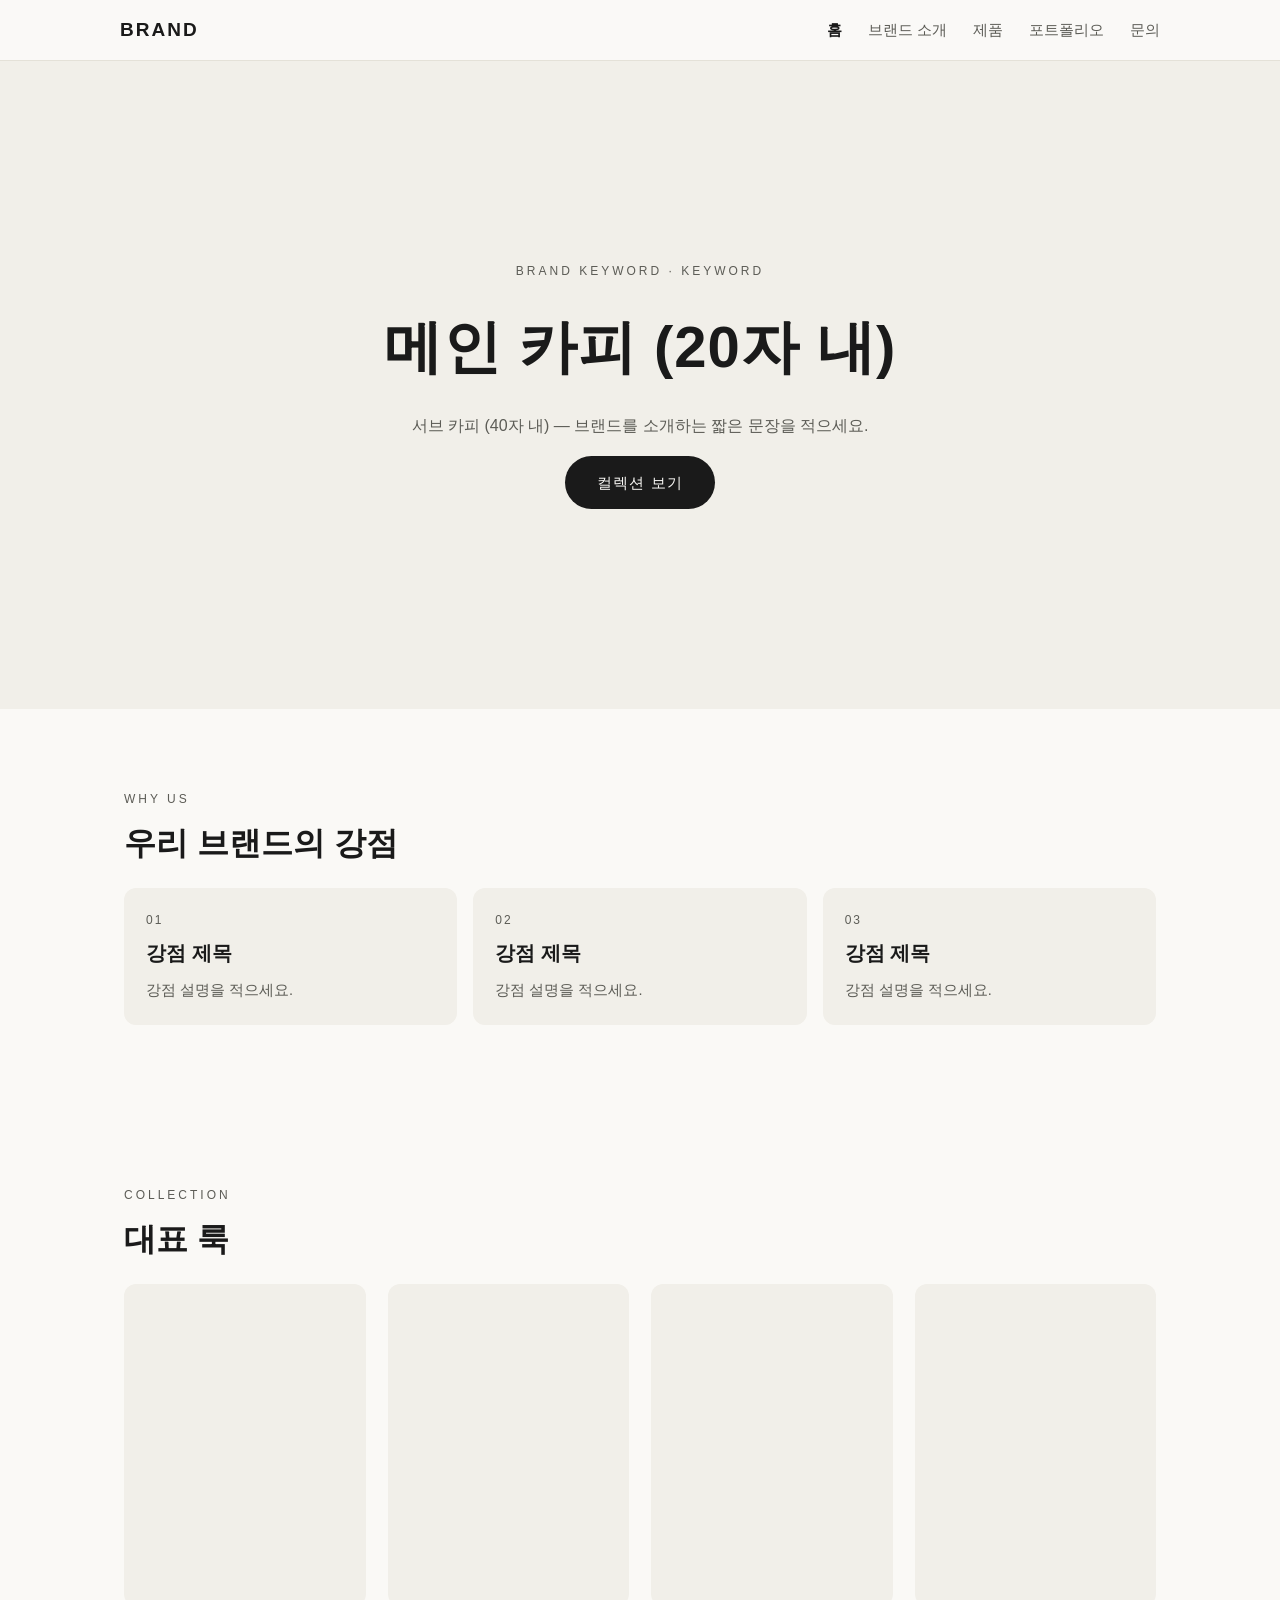
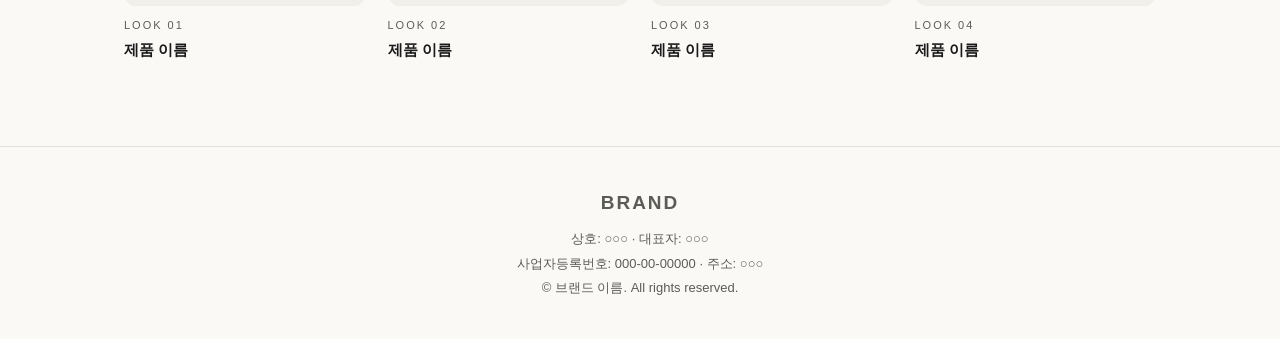
==== index.html @ 85fba4ba "보일러플레이트 강화: 5페이지 구조(작성서 대응) + 디자인 토큰 + OG태그" ====
<!DOCTYPE html>
<html lang="ko">
<head>
  <meta charset="UTF-8" />
  <meta name="viewport" content="width=device-width, initial-scale=1.0" />

  <!-- [작성서 01] 브랜드명으로 바꾸세요 -->
  <title>브랜드 이름</title>
  <!-- [작성서 02] 한 줄 소개 → 검색·공유 미리보기에 나오는 설명 -->
  <meta name="description" content="브랜드 한 줄 소개를 여기에 적으세요." />

  <!-- 카톡/인스타 공유 미리보기 (OG 태그) — 브랜드명·소개·대표이미지로 바꾸세요 -->
  <meta property="og:title" content="브랜드 이름" />
  <meta property="og:description" content="브랜드 한 줄 소개" />
  <meta property="og:image" content="images/og.jpg" />
  <meta property="og:type" content="website" />

  <!-- 탭 아이콘 (images/favicon.png 넣으면 표시됨) -->
  <link rel="icon" href="images/favicon.png" />
  <link rel="stylesheet" href="style.css" />
</head>
<body>

  <!-- ===== 상단 메뉴 (5페이지 공통 — 수정하면 모든 페이지에 똑같이 반영하세요) ===== -->
  <header class="nav">
    <div class="nav-inner">
      <a href="index.html" class="logo">BRAND</a>
      <button class="nav-toggle" aria-label="메뉴 열기">☰</button>
      <nav class="nav-menu">
        <a href="index.html" class="active">홈</a>
        <a href="about.html">브랜드 소개</a>
        <a href="products.html">제품</a>
        <a href="portfolio.html">포트폴리오</a>
        <a href="contact.html">문의</a>
      </nav>
    </div>
  </header>

  <!-- ===== 히어로 [작성서 04 홈: 메인 카피·서브 카피] ===== -->
  <section class="hero">
    <p class="eyebrow">BRAND KEYWORD · KEYWORD</p>
    <h1>메인 카피 (20자 내)</h1>
    <p>서브 카피 (40자 내) — 브랜드를 소개하는 짧은 문장을 적으세요.</p>
    <a href="products.html" class="btn">컬렉션 보기</a>
  </section>

  <!-- ===== 강점 3가지 [작성서 04 홈: 강점3가지] ===== -->
  <section class="section">
    <p class="eyebrow">WHY US</p>
    <h2>우리 브랜드의 강점</h2>
    <div class="features">
      <div class="feature">
        <p class="num">01</p>
        <h3>강점 제목</h3>
        <p>강점 설명을 적으세요.</p>
      </div>
      <div class="feature">
        <p class="num">02</p>
        <h3>강점 제목</h3>
        <p>강점 설명을 적으세요.</p>
      </div>
      <div class="feature">
        <p class="num">03</p>
        <h3>강점 제목</h3>
        <p>강점 설명을 적으세요.</p>
      </div>
    </div>
  </section>

  <!-- ===== 대표 제품 미리보기 (제품 페이지로 연결) ===== -->
  <section class="section">
    <p class="eyebrow">COLLECTION</p>
    <h2>대표 룩</h2>
    <div class="grid">
      <a href="products.html" class="card"><div class="card-img"></div><p class="k">LOOK 01</p><h3>제품 이름</h3></a>
      <a href="products.html" class="card"><div class="card-img"></div><p class="k">LOOK 02</p><h3>제품 이름</h3></a>
      <a href="products.html" class="card"><div class="card-img"></div><p class="k">LOOK 03</p><h3>제품 이름</h3></a>
      <a href="products.html" class="card"><div class="card-img"></div><p class="k">LOOK 04</p><h3>제품 이름</h3></a>
    </div>
  </section>

  <!-- ===== 푸터 (5페이지 공통) [작성서 01: 푸터 표기 정보] ===== -->
  <footer class="footer">
    <p class="logo">BRAND</p>
    <p class="biz">
      상호: ○○○ · 대표자: ○○○<br />
      사업자등록번호: 000-00-00000 · 주소: ○○○
    </p>
    <p>© 브랜드 이름. All rights reserved.</p>
  </footer>

  <script src="script.js"></script>
</body>
</html>
---- style.css ----
/* ==========================================================
   ★ 브랜드 디자인 토큰 — 여기 값만 바꾸면 사이트 전체 톤이 바뀝니다
   (예: RE:STITCH → --bg:#F7F4EE; --ink:#111; --accent:#0E5A5A;)
   ========================================================== */
:root {
  --bg: #faf9f6;        /* 페이지 배경 */
  --surface: #f1efe9;   /* 카드·옅은 배경 */
  --ink: #1a1a1a;       /* 기본 글자색 */
  --ink-soft: #5c5c56;  /* 보조 글자색 */
  --accent: #1a1a1a;    /* 강조색 (버튼·포인트) */
  --line: #e4e1d8;      /* 테두리 선 */

  --font-main: -apple-system, "Apple SD Gothic Neo", "Noto Sans KR", sans-serif;
  --font-display: var(--font-main);  /* 제목용 폰트 (다르게 쓰고 싶으면 변경) */

  --radius: 12px;
  --maxw: 1080px;
}

/* ===== 기본값 (모바일 우선 — 기본이 휴대폰 화면) ===== */
* { margin: 0; padding: 0; box-sizing: border-box; }
html { scroll-behavior: smooth; -webkit-text-size-adjust: 100%; }
body { font-family: var(--font-main); color: var(--ink); background: var(--bg); line-height: 1.7; }
img { max-width: 100%; display: block; }
a { color: inherit; }

/* ===== 상단 메뉴 (모바일: 햄버거) ===== */
.nav { position: sticky; top: 0; z-index: 20; background: color-mix(in srgb, var(--bg) 92%, white); backdrop-filter: blur(8px); border-bottom: 1px solid var(--line); }
.nav-inner { max-width: var(--maxw); margin: 0 auto; padding: 14px 20px; display: flex; align-items: center; justify-content: space-between; position: relative; }
.logo { font-family: var(--font-display); font-weight: 800; letter-spacing: 2px; text-decoration: none; font-size: 19px; }
.nav-toggle { background: none; border: 0; font-size: 26px; line-height: 1; cursor: pointer; color: var(--ink); padding: 4px 8px; }
.nav-menu { display: none; position: absolute; top: 100%; left: 0; right: 0; flex-direction: column; background: var(--bg); border-bottom: 1px solid var(--line); padding: 8px 20px 16px; }
.nav-menu.open { display: flex; }
.nav-menu a { text-decoration: none; color: var(--ink-soft); font-size: 16px; padding: 12px 0; border-top: 1px solid var(--line); }
.nav-menu a.active { color: var(--ink); font-weight: 700; }

/* ===== 히어로 (홈 첫 화면) ===== */
.hero { min-height: 72vh; background: var(--surface); display: flex; flex-direction: column; align-items: center; justify-content: center; text-align: center; padding: 48px 22px; gap: 16px; }
.hero .eyebrow { font-size: 12px; letter-spacing: 3px; color: var(--ink-soft); text-transform: uppercase; }
.hero h1 { font-family: var(--font-display); font-size: clamp(28px, 8vw, 58px); letter-spacing: 1px; }
.hero p { color: var(--ink-soft); max-width: 560px; }
.btn { display: inline-block; background: var(--accent); color: var(--bg); padding: 14px 32px; border-radius: 999px; text-decoration: none; font-size: 15px; letter-spacing: 1px; }
.btn.ghost { background: transparent; color: var(--ink); border: 1px solid var(--ink); }

/* ===== 공통 섹션 ===== */
.section { max-width: var(--maxw); margin: 0 auto; padding: 56px 22px; }
.section .eyebrow { font-size: 12px; letter-spacing: 3px; color: var(--ink-soft); text-transform: uppercase; margin-bottom: 6px; }
.section h2 { font-family: var(--font-display); font-size: clamp(22px, 6vw, 32px); margin-bottom: 18px; }
.section h3 { font-size: clamp(16px, 4.5vw, 20px); margin: 20px 0 8px; }
.lead { font-size: clamp(15px, 4vw, 18px); color: var(--ink-soft); max-width: 640px; }

/* ===== 페이지 머리(서브페이지 상단) ===== */
.page-head { background: var(--surface); text-align: center; padding: 64px 22px 48px; }
.page-head h1 { font-family: var(--font-display); font-size: clamp(26px, 7vw, 44px); }
.page-head p { color: var(--ink-soft); margin-top: 8px; }

/* ===== 강점 3가지 / 특징 ===== */
.features { display: grid; grid-template-columns: 1fr; gap: 16px; }
.feature { background: var(--surface); border-radius: var(--radius); padding: 22px; }
.feature .num { font-size: 12px; letter-spacing: 2px; color: var(--ink-soft); }
.feature h3 { margin: 6px 0 8px; }
.feature p { color: var(--ink-soft); font-size: 14.5px; }

/* ===== 제품(룩) 카드 ===== */
.grid { display: grid; grid-template-columns: repeat(2, 1fr); gap: 14px; }
.card { text-decoration: none; }
.card-img { aspect-ratio: 3/4; background: var(--surface); border-radius: var(--radius); margin-bottom: 10px; overflow: hidden; }
.card-img img { width: 100%; height: 100%; object-fit: cover; }
.card .k { font-size: 11px; letter-spacing: 2px; color: var(--ink-soft); text-transform: uppercase; }
.card h3 { font-size: 15px; margin: 2px 0 4px; }
.card p { font-size: 13px; color: var(--ink-soft); }

/* 제품 상세형(큰 이미지+설명 교차) */
.look { display: grid; grid-template-columns: 1fr; gap: 18px; margin: 36px 0; }
.look-img { aspect-ratio: 3/4; background: var(--surface); border-radius: var(--radius); overflow: hidden; }
.look-img img { width: 100%; height: 100%; object-fit: cover; }
.look .k { font-size: 11px; letter-spacing: 2px; color: var(--ink-soft); text-transform: uppercase; }
.look h3 { font-size: clamp(18px, 5vw, 24px); margin: 4px 0 8px; }
.look p { color: var(--ink-soft); }
.tags { margin-top: 10px; display: flex; flex-wrap: wrap; gap: 6px; }
.tags span { font-size: 11.5px; border: 1px solid var(--line); border-radius: 999px; padding: 4px 10px; color: var(--ink-soft); }

/* ===== 포트폴리오 사례 ===== */
.case { border-top: 1px solid var(--line); padding: 28px 0; }
.case .k { font-size: 12px; letter-spacing: 2px; color: var(--ink-soft); }
.case h3 { margin: 6px 0 8px; }
.case p { color: var(--ink-soft); }

/* ===== 문의 ===== */
.contact-list { display: grid; grid-template-columns: 1fr; gap: 12px; margin-top: 8px; }
.contact-item { background: var(--surface); border-radius: var(--radius); padding: 18px 20px; }
.contact-item .label { font-size: 12px; letter-spacing: 2px; color: var(--ink-soft); text-transform: uppercase; }
.contact-item .value { font-size: 16px; margin-top: 4px; word-break: break-all; }

/* ===== 푸터 (모든 페이지 공통) ===== */
.footer { border-top: 1px solid var(--line); padding: 40px 22px; text-align: center; color: var(--ink-soft); font-size: 13px; }
.footer .biz { margin-top: 8px; line-height: 1.9; }

/* ===== 큰 화면(태블릿/PC) — 720px 이상 ===== */
@media (min-width: 720px) {
  .nav-toggle { display: none; }
  .nav-menu { display: flex; flex-direction: row; position: static; background: none; border: 0; padding: 0; gap: 26px; }
  .nav-menu a { border-top: 0; padding: 0; font-size: 15px; }
  .section { padding: 80px 24px; }
  .features { grid-template-columns: repeat(3, 1fr); }
  .grid { grid-template-columns: repeat(auto-fill, minmax(230px, 1fr)); gap: 22px; }
  .look { grid-template-columns: 1fr 1fr; align-items: center; gap: 40px; }
  .look.reverse .look-img { order: 2; }
  .contact-list { grid-template-columns: repeat(2, 1fr); }
}
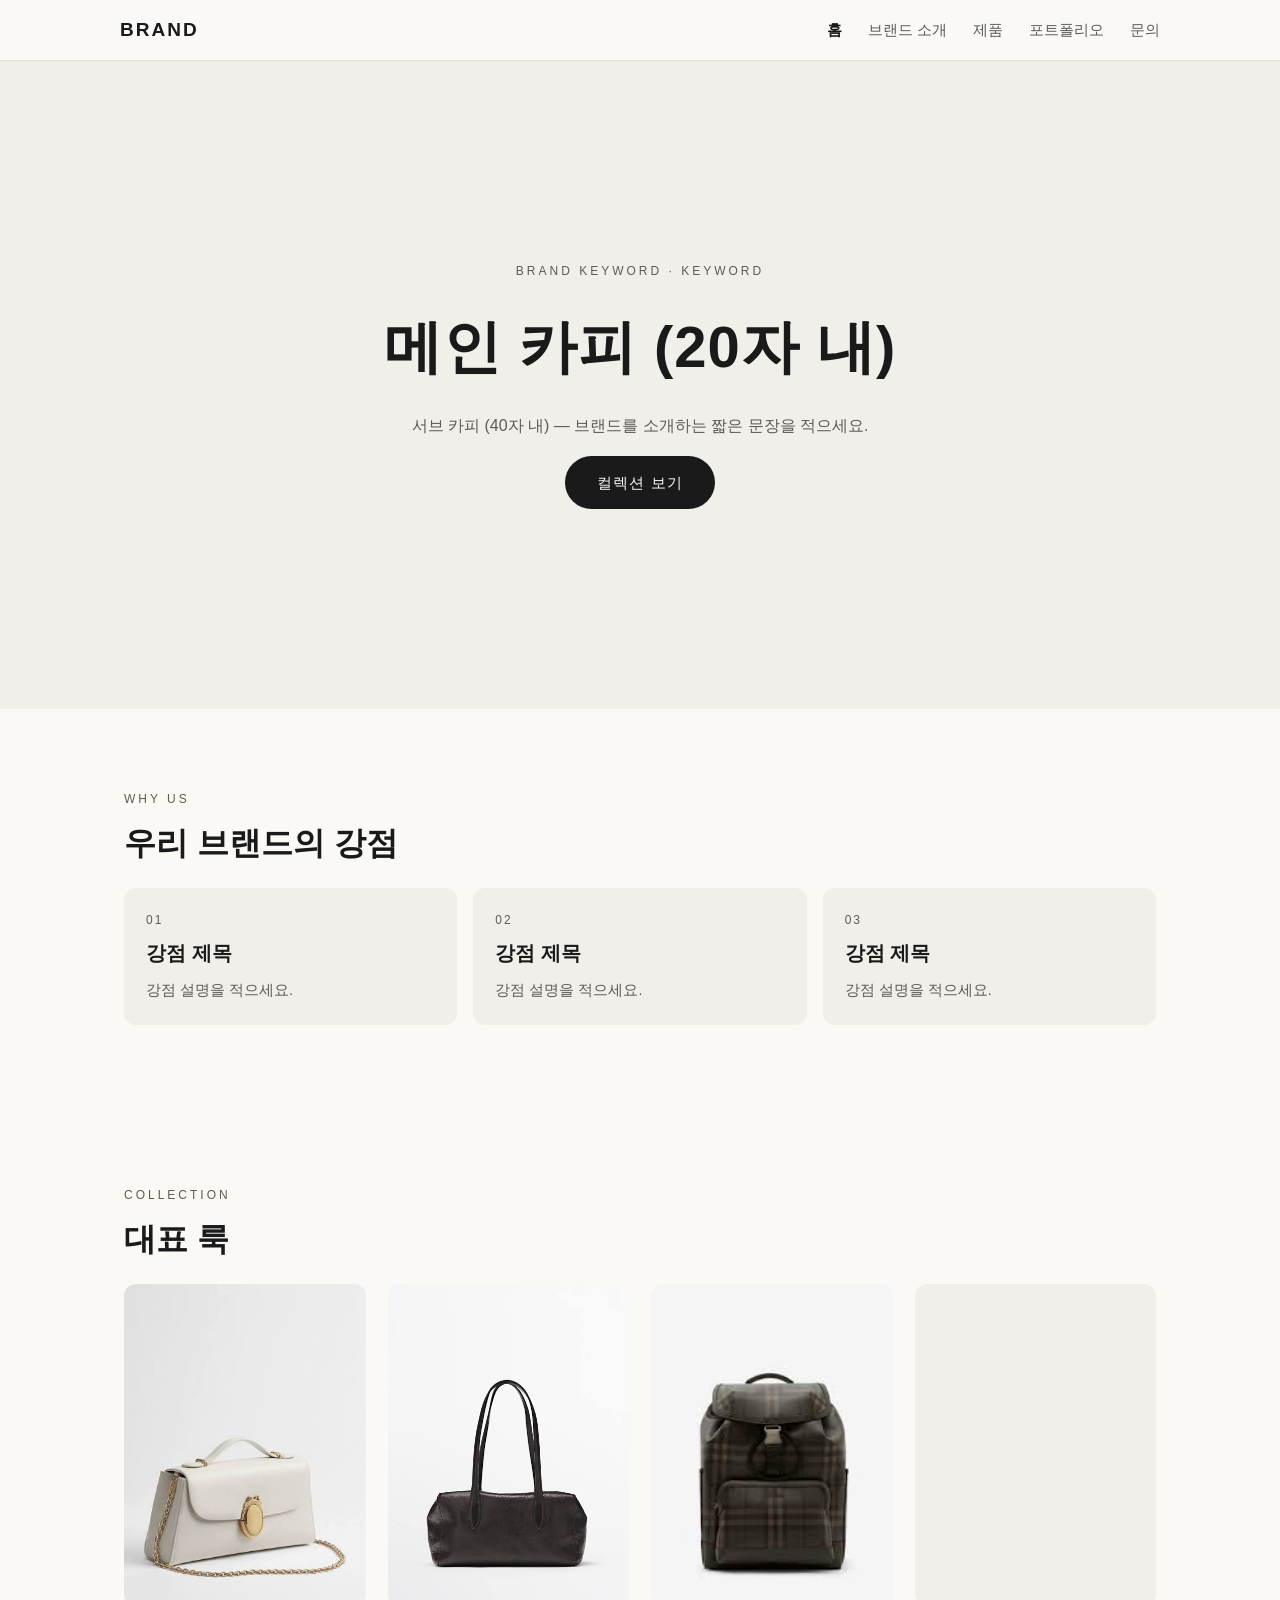
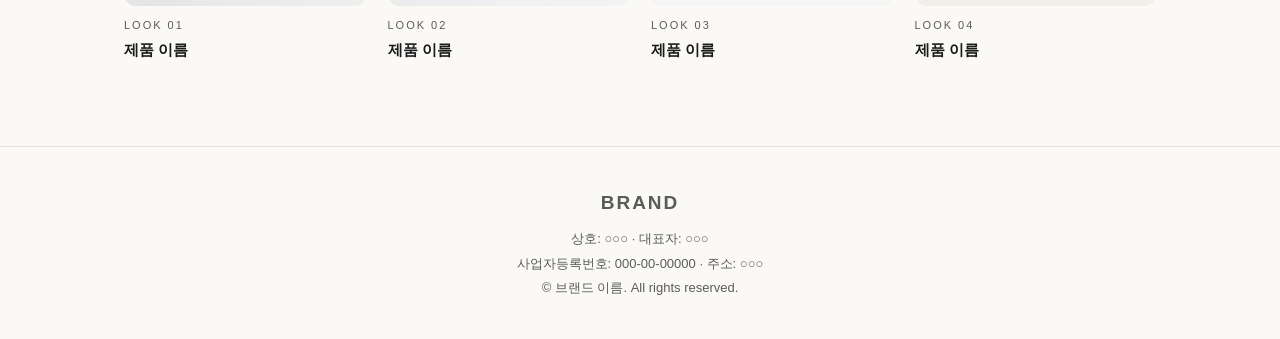
==== commit 0ef0fd50: "관리자 리치 편집기와 공개 서식 강화" ====
--- a/index.html
+++ b/index.html
@@ -67,16 +67,11 @@
     </div>
   </section>
 
-  <!-- ===== 대표 제품 미리보기 (제품 페이지로 연결) ===== -->
+  <!-- ===== 대표 제품 미리보기 — products.json에서 자동으로 채워짐 ===== -->
   <section class="section">
     <p class="eyebrow">COLLECTION</p>
     <h2>대표 룩</h2>
-    <div class="grid">
-      <a href="products.html" class="card"><div class="card-img"></div><p class="k">LOOK 01</p><h3>제품 이름</h3></a>
-      <a href="products.html" class="card"><div class="card-img"></div><p class="k">LOOK 02</p><h3>제품 이름</h3></a>
-      <a href="products.html" class="card"><div class="card-img"></div><p class="k">LOOK 03</p><h3>제품 이름</h3></a>
-      <a href="products.html" class="card"><div class="card-img"></div><p class="k">LOOK 04</p><h3>제품 이름</h3></a>
-    </div>
+    <div class="grid" id="home-looks"></div>
   </section>
 
   <!-- ===== 푸터 (5페이지 공통) [작성서 01: 푸터 표기 정보] ===== -->
@@ -90,5 +85,29 @@
   </footer>
 
   <script src="script.js"></script>
+  <script src="catalog.js?v=20260826-rich-editor-1"></script>
+  <script>
+    // 공개 제품 중 '홈 대표 제품'을 최대 4개 보여줍니다.
+    ProductCatalog.loadVisibleProducts()
+      .then((products) => {
+        const featured = products.filter((product) => product.featured);
+        const homeProducts = (featured.length ? featured : products).slice(0, 4);
+        document.getElementById("home-looks").innerHTML = homeProducts
+          .map((p) => {
+            const image = ProductCatalog.safeImageUrl(p.images && p.images[0]);
+            const img = image
+              ? '<img src="' + ProductCatalog.escapeHtml(image) + '" alt="' + ProductCatalog.escapeHtml(p.name) + '" onerror="this.remove()" />'
+              : "";
+            return (
+              '<a class="card" href="product.html?id=' + encodeURIComponent(p.id) + '">' +
+              '<div class="card-img">' + img + "</div>" +
+              '<p class="k">' + ProductCatalog.escapeHtml(p.label || p.category || "") + "</p>" +
+              "<h3>" + ProductCatalog.escapeHtml(p.name) + "</h3></a>"
+            );
+          })
+          .join("");
+      })
+      .catch(() => {});
+  </script>
 </body>
 </html>
--- a/style.css
+++ b/style.css
@@ -69,6 +69,7 @@
 .card .k { font-size: 11px; letter-spacing: 2px; color: var(--ink-soft); text-transform: uppercase; }
 .card h3 { font-size: 15px; margin: 2px 0 4px; }
 .card p { font-size: 13px; color: var(--ink-soft); }
+.card .price { margin-top: 5px; color: var(--ink); font-weight: 700; }
 
 /* 제품 상세형(큰 이미지+설명 교차) */
 .look { display: grid; grid-template-columns: 1fr; gap: 18px; margin: 36px 0; }
@@ -80,7 +81,103 @@
 .tags { margin-top: 10px; display: flex; flex-wrap: wrap; gap: 6px; }
 .tags span { font-size: 11.5px; border: 1px solid var(--line); border-radius: 999px; padding: 4px 10px; color: var(--ink-soft); }
 
-/* ===== 포트폴리오 사례 ===== */
+/* ===== 제품 상세페이지 =====
+   브랜드 담당자가 편집기에서 만든 상세 내용은 아래 공통 클래스에 맞춰 표시됩니다.
+   학생은 이 영역의 CSS를 바꿔 브랜드에 맞는 제품 상세 UI를 디자인하세요. */
+.product-hero { display: grid; grid-template-columns: 1fr; gap: 28px; }
+.product-hero-gallery { min-width: 0; }
+.product-hero-carousel { position: relative; min-width: 0; }
+.product-carousel-viewport { overflow: hidden; border-radius: var(--radius); touch-action: pan-y; }
+.product-carousel-track { display: flex; transition: transform .42s cubic-bezier(.22, .7, .25, 1); will-change: transform; }
+.product-hero-image { flex: 0 0 100%; min-width: 100%; min-height: 320px; aspect-ratio: 4/5; margin: 0; background: var(--surface); overflow: hidden; }
+.product-hero-image img { width: 100%; height: 100%; object-fit: cover; }
+.product-image-placeholder { aspect-ratio: 3/4; }
+.product-carousel-button { position: absolute; top: 50%; z-index: 2; display: grid; width: 44px; height: 44px; padding: 0; border: 1px solid rgba(255,255,255,.55); border-radius: 50%; background: rgba(20,20,20,.72); color: #fff; font-size: 20px; line-height: 1; place-items: center; transform: translateY(-50%); cursor: pointer; backdrop-filter: blur(8px); }
+.product-carousel-button:hover { background: rgba(20,20,20,.92); }
+.product-carousel-button:focus-visible,
+.product-carousel-dot:focus-visible { outline: 3px solid var(--accent); outline-offset: 3px; }
+.product-carousel-button.previous { left: 12px; }
+.product-carousel-button.next { right: 12px; }
+.product-carousel-footer { display: flex; align-items: center; justify-content: space-between; gap: 16px; min-height: 34px; padding-top: 10px; }
+.product-carousel-count { flex: 0 0 auto; margin: 0; color: var(--ink-soft); font-size: 12px; font-variant-numeric: tabular-nums; }
+.product-carousel-dots { display: flex; overflow-x: auto; align-items: center; justify-content: flex-end; gap: 8px; max-width: 75%; padding: 5px 2px; scrollbar-width: none; }
+.product-carousel-dots::-webkit-scrollbar { display: none; }
+.product-carousel-dot { flex: 0 0 auto; width: 8px; height: 8px; padding: 0; border: 0; border-radius: 50%; background: var(--line); cursor: pointer; transition: width .2s ease, background .2s ease; }
+.product-carousel-dot[aria-current="true"] { width: 24px; border-radius: 999px; background: var(--ink); }
+.product-info .k { font-size: 11px; letter-spacing: 2px; color: var(--ink-soft); text-transform: uppercase; }
+.product-info h1 { font-family: var(--font-display); font-size: clamp(28px, 8vw, 48px); line-height: 1.2; margin: 8px 0 14px; }
+.product-summary { color: var(--ink-soft); font-size: 16px; }
+.product-price { font-size: 20px; font-weight: 800; margin-top: 18px; }
+.product-buy { margin-top: 24px; text-align: center; }
+.product-story { padding: 24px 0 64px; }
+.product-block { width: min(calc(100% - 44px), var(--maxw)); margin: 0 auto 54px; }
+.product-rich-text { max-width: 760px; }
+.product-rich-text h2,
+.product-block-copy h2,
+.product-highlight h2 { font-family: var(--font-display); font-size: clamp(23px, 6vw, 36px); line-height: 1.3; margin-bottom: 16px; }
+.product-rich-text h3,
+.product-block-copy h3 { font-size: clamp(18px, 5vw, 25px); margin: 30px 0 10px; }
+.product-rich-text p,
+.product-block-copy p,
+.product-highlight p { margin: 0 0 16px; color: var(--ink-soft); }
+.product-rich-text ul,
+.product-rich-text ol,
+.product-block-copy ul,
+.product-block-copy ol { margin: 0 0 20px 22px; color: var(--ink-soft); }
+.product-rich-text blockquote,
+.product-block-copy blockquote { border-left: 3px solid var(--accent); padding-left: 18px; margin: 24px 0; font-size: 18px; }
+.product-rich-text img,
+.product-block-copy img { width: 100%; border-radius: var(--radius); margin: 24px 0; }
+.product-rich-text figure { margin: 24px 0; }
+.product-rich-text figcaption { margin-top: 8px; color: var(--ink-soft); font-size: 12px; text-align: center; }
+.product-rich-text iframe,
+.product-rich-text video { display: block; width: 100%; margin: 30px 0; border: 0; border-radius: var(--radius); background: #111; }
+.product-rich-text iframe { aspect-ratio: 16 / 9; }
+.product-rich-text video { height: auto; }
+.product-full-image { width: min(calc(100% - 24px), 1320px); }
+.product-full-image img { width: 100%; max-height: 900px; object-fit: cover; border-radius: var(--radius); }
+.product-full-image figcaption { color: var(--ink-soft); font-size: 13px; margin-top: 8px; text-align: center; }
+.product-image-text { display: grid; grid-template-columns: 1fr; gap: 24px; align-items: center; }
+.product-block-image { min-height: 280px; background: var(--surface); border-radius: var(--radius); overflow: hidden; }
+.product-block-image:empty { display: none; }
+.product-block-image img { width: 100%; height: 100%; max-height: 720px; object-fit: cover; }
+.product-gallery { display: grid; grid-template-columns: 1fr; gap: 12px; }
+.product-gallery figure { min-height: 240px; background: var(--surface); border-radius: var(--radius); overflow: hidden; }
+.product-gallery img { width: 100%; height: 100%; max-height: 760px; object-fit: cover; }
+.product-highlight { background: var(--surface); padding: 38px 24px; border-radius: var(--radius); text-align: center; }
+.product-highlight > :last-child { margin-bottom: 0; }
+.product-back { text-align: center; padding-top: 0; }
+
+/* ===== 포트폴리오 =====
+   관리자 편집기에서 만든 한 페이지가 이 영역에 표시됩니다.
+   학생은 아래 스타일을 브랜드 디자인에 맞게 자유롭게 바꿀 수 있습니다. */
+.portfolio-content { max-width: 860px; margin: 0 auto; overflow-wrap: anywhere; }
+.portfolio-content > :first-child { margin-top: 0; }
+.portfolio-content > :last-child { margin-bottom: 0; }
+.portfolio-content h2 { margin: 48px 0 18px; font-family: var(--font-display); font-size: clamp(25px, 6vw, 42px); line-height: 1.25; }
+.portfolio-content h3 { margin: 36px 0 13px; font-size: clamp(19px, 4.5vw, 27px); line-height: 1.35; }
+.portfolio-content h4 { margin: 30px 0 10px; font-size: 18px; }
+.portfolio-content p { margin: 0 0 20px; color: var(--ink-soft); }
+.portfolio-content strong { color: var(--ink); }
+.portfolio-content ul,
+.portfolio-content ol { margin: 0 0 24px 24px; color: var(--ink-soft); }
+.portfolio-content li + li { margin-top: 7px; }
+.portfolio-content blockquote { margin: 34px 0; padding: 6px 0 6px 20px; border-left: 3px solid var(--accent); font-size: clamp(18px, 4vw, 24px); }
+.portfolio-content blockquote p { color: var(--ink); }
+.portfolio-content a { text-underline-offset: 3px; }
+.portfolio-content hr { margin: 52px 0; border: 0; border-top: 1px solid var(--line); }
+.portfolio-content img { width: 100%; height: auto; margin: 30px 0; border-radius: var(--radius); }
+.portfolio-content figure { margin: 34px 0; }
+.portfolio-content figure img { margin: 0; }
+.portfolio-content figcaption { margin-top: 9px; color: var(--ink-soft); font-size: 12px; text-align: center; }
+.portfolio-content iframe,
+.portfolio-content video { display: block; width: 100%; margin: 36px 0; border: 0; border-radius: var(--radius); background: #111; }
+.portfolio-content iframe { aspect-ratio: 16 / 9; }
+.portfolio-content video { height: auto; }
+.portfolio-content.is-empty { min-height: 220px; display: grid; place-items: center; text-align: center; }
+.portfolio-status { color: var(--ink-soft); font-size: 14px; }
+
+/* 기존 사례형 UI를 사용하고 싶은 학생 팀을 위한 선택 스타일 */
 .case { border-top: 1px solid var(--line); padding: 28px 0; }
 .case .k { font-size: 12px; letter-spacing: 2px; color: var(--ink-soft); }
 .case h3 { margin: 6px 0 8px; }
@@ -106,5 +203,18 @@
   .grid { grid-template-columns: repeat(auto-fill, minmax(230px, 1fr)); gap: 22px; }
   .look { grid-template-columns: 1fr 1fr; align-items: center; gap: 40px; }
   .look.reverse .look-img { order: 2; }
+  .product-hero { grid-template-columns: minmax(0, 1.2fr) minmax(280px, .8fr); align-items: start; gap: 52px; }
+  .product-info { position: sticky; top: 100px; padding-top: 20px; }
+  .product-block { margin-bottom: 90px; }
+  .product-image-text { grid-template-columns: 1fr 1fr; gap: 64px; }
+  .product-image-text.reverse .product-block-image { order: 2; }
+  .product-image-text.reverse .product-block-copy { order: 1; }
+  .product-gallery.columns-2 { grid-template-columns: repeat(2, 1fr); }
+  .product-gallery.columns-3 { grid-template-columns: repeat(3, 1fr); }
+  .product-highlight { padding: 64px; }
   .contact-list { grid-template-columns: repeat(2, 1fr); }
 }
+
+@media (prefers-reduced-motion: reduce) {
+  .product-carousel-track { transition: none; }
+}
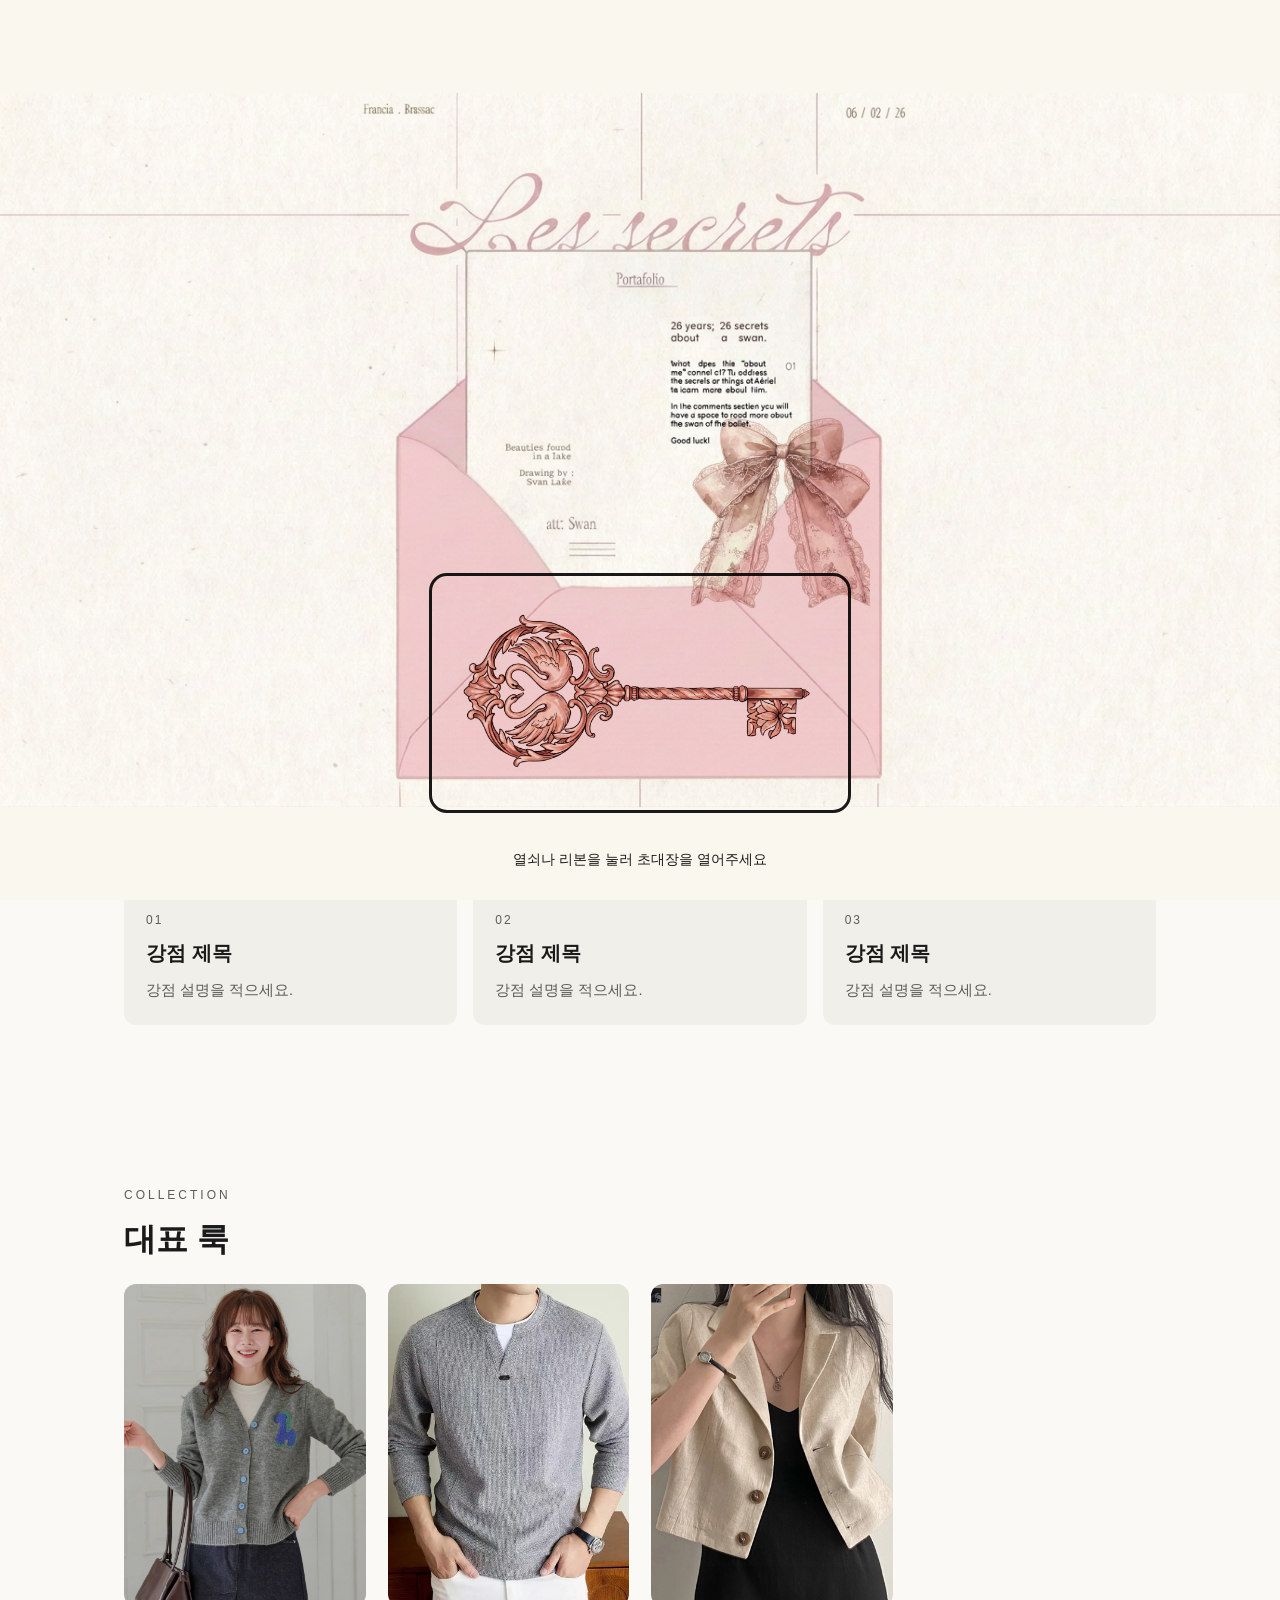
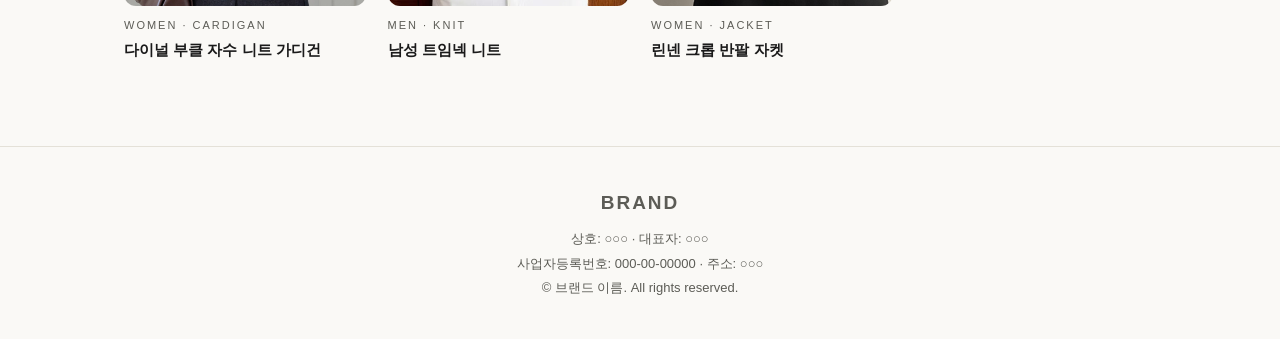
==== commit 33f72b68: "[seyeonkim] 이미지 초대장 랜딩 화면 구현" ====
--- a/index.html
+++ b/index.html
@@ -20,6 +20,20 @@
   <link rel="stylesheet" href="style.css" />
 </head>
 <body>
+  <!-- 초대장: 두 이미지 버튼 중 하나를 누르면 메인 화면으로 이동합니다. -->
+  <dialog class="invitation" id="invitation" aria-label="초대장" aria-describedby="invitationHint">
+    <div class="invitation-stage">
+      <img class="invitation-envelope" src="images/envelope.png" alt="분홍 봉투에 담긴 초대장" width="1376" height="768" fetchpriority="high" />
+      <button class="invitation-object invitation-key" type="button" aria-label="열쇠로 초대장 열기">
+        <img src="images/key.png" alt="" width="1376" height="768" draggable="false" />
+      </button>
+      <button class="invitation-object invitation-ribbon" type="button" aria-label="리본을 풀어 초대장 열기">
+        <img src="images/ribbon.png" alt="" width="1376" height="768" draggable="false" />
+      </button>
+    </div>
+    <p class="invitation-hint" id="invitationHint">열쇠나 리본을 눌러 초대장을 열어주세요</p>
+  </dialog>
+  <script src="invitation.js"></script>
 
   <!-- ===== 상단 메뉴 (5페이지 공통 — 수정하면 모든 페이지에 똑같이 반영하세요) ===== -->
   <header class="nav">
--- a/style.css
+++ b/style.css
@@ -3,6 +3,7 @@
    (예: RE:STITCH → --bg:#F7F4EE; --ink:#111; --accent:#0E5A5A;)
    ========================================================== */
 :root {
+  --invitation-paper: #faf7ee; /* 초대장 종이 배경 */
   --bg: #faf9f6;        /* 페이지 배경 */
   --surface: #f1efe9;   /* 카드·옅은 배경 */
   --ink: #1a1a1a;       /* 기본 글자색 */
@@ -39,7 +40,7 @@
 .hero .eyebrow { font-size: 12px; letter-spacing: 3px; color: var(--ink-soft); text-transform: uppercase; }
 .hero h1 { font-family: var(--font-display); font-size: clamp(28px, 8vw, 58px); letter-spacing: 1px; }
 .hero p { color: var(--ink-soft); max-width: 560px; }
-.btn { display: inline-block; background: var(--accent); color: var(--bg); padding: 14px 32px; border-radius: 999px; text-decoration: none; font-size: 15px; letter-spacing: 1px; }
+.btn { display: inline-block; border: 0; background: var(--accent); color: var(--bg); padding: 14px 32px; border-radius: 999px; font: inherit; font-size: 15px; letter-spacing: 1px; text-decoration: none; cursor: pointer; }
 .btn.ghost { background: transparent; color: var(--ink); border: 1px solid var(--ink); }
 
 /* ===== 공통 섹션 ===== */
@@ -109,6 +110,17 @@
 .product-summary { color: var(--ink-soft); font-size: 16px; }
 .product-price { font-size: 20px; font-weight: 800; margin-top: 18px; }
 .product-buy { margin-top: 24px; text-align: center; }
+.purchase-dialog { width: min(calc(100% - 32px), 520px); max-height: calc(100dvh - 32px); margin: auto; padding: 0; border: 0; border-radius: var(--radius); background: var(--bg); color: var(--ink); box-shadow: 0 24px 80px rgba(0,0,0,.28); }
+.purchase-dialog::backdrop { background: rgba(15,15,15,.58); backdrop-filter: blur(4px); }
+.purchase-dialog-card { padding: 24px; }
+.purchase-dialog-header { display: flex; align-items: flex-start; justify-content: space-between; gap: 20px; }
+.purchase-dialog-eyebrow { color: var(--ink-soft); font-size: 11px; letter-spacing: 2px; }
+.purchase-dialog-header h2 { margin-top: 4px; font-family: var(--font-display); font-size: 25px; line-height: 1.25; }
+.purchase-dialog-close { display: grid; width: 42px; height: 42px; padding: 0; border: 1px solid var(--line); border-radius: 50%; background: transparent; color: var(--ink); font-size: 25px; line-height: 1; place-items: center; cursor: pointer; }
+.purchase-dialog-product { margin-top: 24px; font-weight: 800; }
+.purchase-dialog-content { overflow-wrap: anywhere; margin-top: 10px; padding: 18px; border-radius: var(--radius); background: var(--surface); color: var(--ink-soft); line-height: 1.8; white-space: pre-wrap; }
+.purchase-dialog-actions { margin-top: 20px; text-align: right; }
+.purchase-dialog-actions .btn { min-width: 112px; }
 .product-story { padding: 24px 0 64px; }
 .product-block { width: min(calc(100% - 44px), var(--maxw)); margin: 0 auto 54px; }
 .product-rich-text { max-width: 760px; }
@@ -218,3 +230,92 @@
 @media (prefers-reduced-motion: reduce) {
   .product-carousel-track { transition: none; }
 }
+
+/* ===== 초대장: 원본 이미지와 버튼이 같은 좌표계를 사용합니다. ===== */
+html.invitation-open { overflow: hidden; }
+.invitation {
+  position: fixed;
+  inset: 0;
+  width: 100%;
+  height: 100%;
+  height: 100dvh;
+  max-width: none;
+  max-height: none;
+  margin: 0;
+  padding: 0;
+  border: 0;
+  overflow: hidden;
+  background: var(--invitation-paper);
+  color: var(--ink);
+  opacity: 1;
+  transition: opacity .7s ease;
+}
+.invitation[open] { display: grid; grid-template-columns: minmax(0, 1fr); place-items: center; }
+.invitation::backdrop { background: transparent; }
+.invitation.is-closing { opacity: 0; }
+.invitation-stage {
+  position: relative;
+  flex: none;
+  width: min(250vw, 150vh);
+  width: min(250vw, 150svh);
+  aspect-ratio: 1376 / 768;
+  isolation: isolate;
+}
+.invitation-envelope { width: 100%; height: 100%; object-fit: contain; }
+.invitation-object {
+  position: absolute;
+  display: block;
+  min-width: 44px;
+  min-height: 44px;
+  padding: 0;
+  border: 0;
+  background: transparent;
+  color: inherit;
+  cursor: pointer;
+  overflow: hidden;
+  mix-blend-mode: multiply;
+  -webkit-tap-highlight-color: transparent;
+  transition: transform .25s ease;
+}
+.invitation-object:focus-visible {
+  outline: 3px solid var(--accent);
+  outline-offset: 3px;
+  border-radius: var(--radius);
+}
+.invitation-object:active { transform: scale(.97); }
+.invitation-key { left: 34%; top: 68%; width: 32%; aspect-ratio: 1376 / 768; }
+.invitation-key img { width: 100%; height: auto; }
+.invitation-ribbon { left: 54%; top: 45%; width: 14%; aspect-ratio: .9; }
+.invitation-ribbon img {
+  position: absolute;
+  width: 240%;
+  max-width: none;
+  height: auto;
+  left: -70%;
+  top: -10%;
+}
+.invitation-hint {
+  position: absolute;
+  bottom: max(20px, env(safe-area-inset-bottom));
+  left: 16px;
+  right: 16px;
+  width: fit-content;
+  max-width: calc(100% - 32px);
+  margin: 0 auto;
+  padding: 8px 16px;
+  border-radius: 999px;
+  background: var(--invitation-paper);
+  font-size: 12px;
+  text-align: center;
+  word-break: keep-all;
+}
+@media (min-width: 720px) {
+  .invitation-stage { width: min(100vw, 179.1667vh); width: min(100vw, 179.1667svh); }
+  .invitation-hint { font-size: 14px; }
+}
+@media (hover: hover) {
+  .invitation-object:hover { transform: translateY(-5px) rotate(-3deg); }
+}
+@media (prefers-reduced-motion: reduce) {
+  .invitation, .invitation-object { transition: none; }
+}
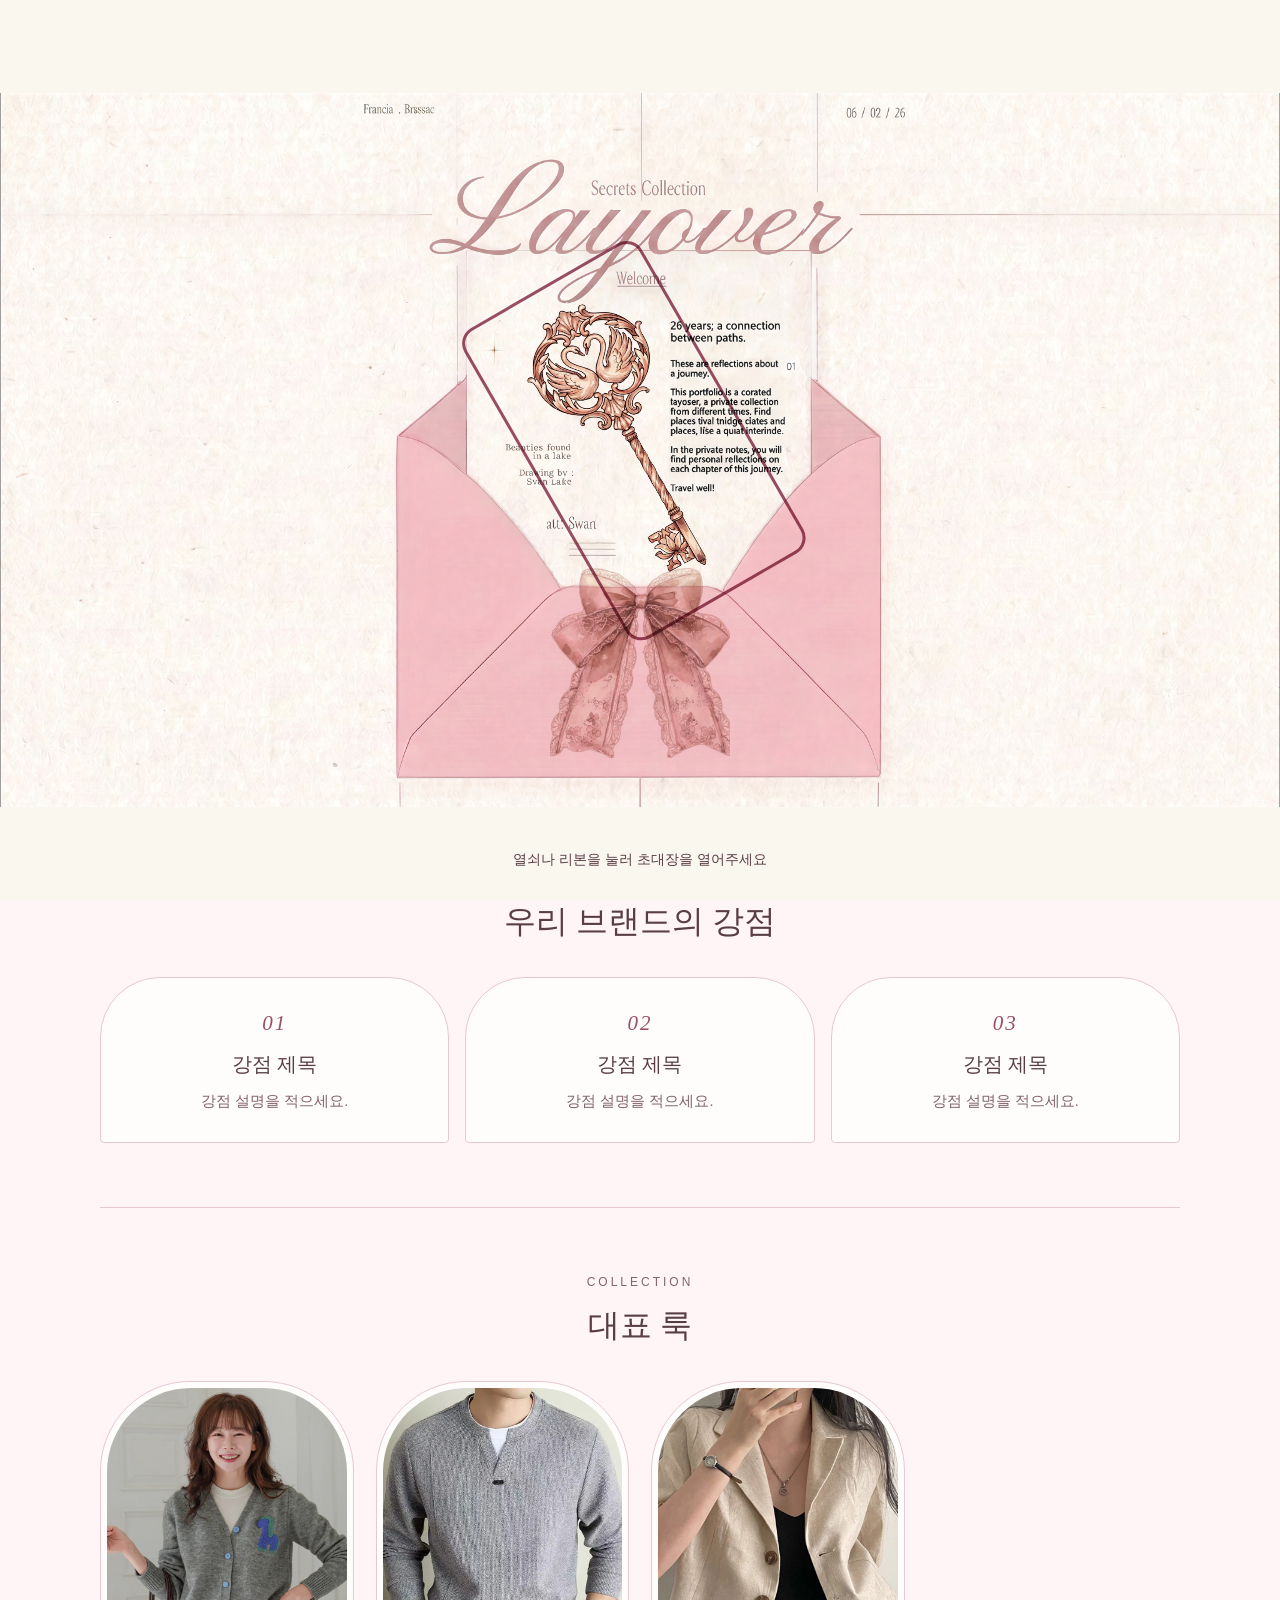
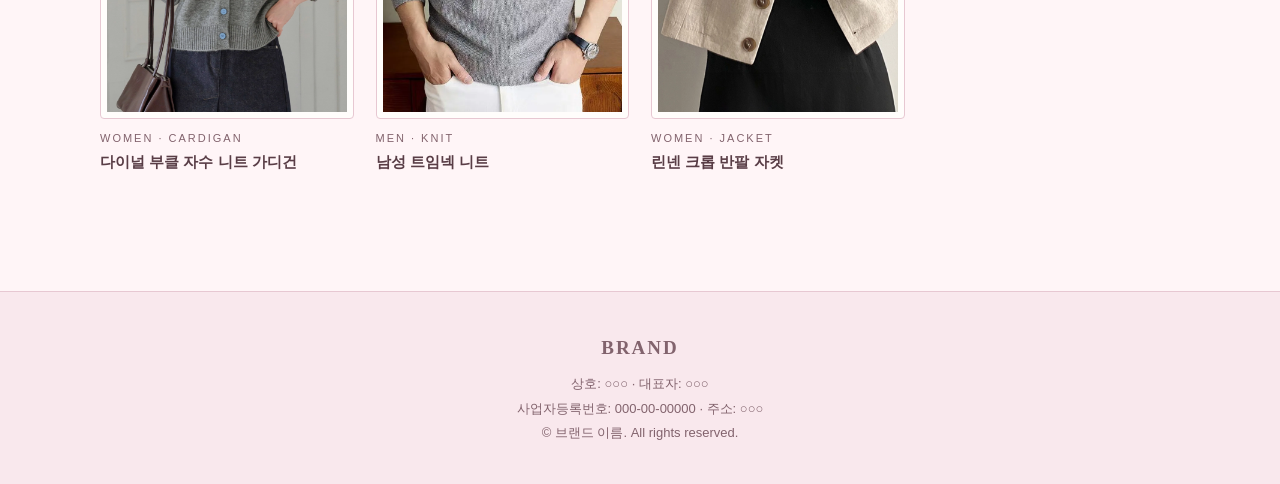
==== commit 5b2cfac2: "[seyeonkim] 초대장 배치 및 빈티지 핑크 메인 화면 적용" ====
--- a/index.html
+++ b/index.html
@@ -19,7 +19,7 @@
   <link rel="icon" href="images/favicon.png" />
   <link rel="stylesheet" href="style.css" />
 </head>
-<body>
+<body class="home-page">
   <!-- 초대장: 두 이미지 버튼 중 하나를 누르면 메인 화면으로 이동합니다. -->
   <dialog class="invitation" id="invitation" aria-label="초대장" aria-describedby="invitationHint">
     <div class="invitation-stage">
@@ -51,11 +51,25 @@
   </header>
 
   <!-- ===== 히어로 [작성서 04 홈: 메인 카피·서브 카피] ===== -->
-  <section class="hero">
-    <p class="eyebrow">BRAND KEYWORD · KEYWORD</p>
-    <h1>메인 카피 (20자 내)</h1>
-    <p>서브 카피 (40자 내) — 브랜드를 소개하는 짧은 문장을 적으세요.</p>
-    <a href="products.html" class="btn">컬렉션 보기</a>
+  <main class="home-main">
+  <section class="home-hero" aria-labelledby="home-title">
+    <div class="home-hero-copy">
+      <p class="eyebrow">BRAND KEYWORD · KEYWORD</p>
+      <h1 id="home-title">메인 카피 (20자 내)</h1>
+      <p>서브 카피 (40자 내) — 브랜드를 소개하는 짧은 문장을 적으세요.</p>
+      <a href="products.html" class="btn">컬렉션 보기 <span aria-hidden="true">↗</span></a>
+    </div>
+    <!-- [작성서 04 홈: 대표 이미지] 중앙 액자, 원본 이미지 비율 유지 -->
+    <figure class="home-art">
+      <img src="images/main-bg.png" alt="파스텔 핑크 리본과 백조, 날개 달린 아기 양이 그려진 빈티지 일러스트" decoding="async" />
+    </figure>
+    <aside class="home-note" aria-label="브랜드 둘러보기">
+      <p class="eyebrow">A LITTLE WORLD OF PINK</p>
+      <p class="home-note-title">Softly, with love.</p>
+      <a href="about.html">브랜드 이야기 <span aria-hidden="true">↗</span></a>
+      <a href="portfolio.html">포트폴리오 <span aria-hidden="true">↗</span></a>
+      <a href="contact.html">문의하기 <span aria-hidden="true">↗</span></a>
+    </aside>
   </section>
 
   <!-- ===== 강점 3가지 [작성서 04 홈: 강점3가지] ===== -->
@@ -87,6 +101,8 @@
     <h2>대표 룩</h2>
     <div class="grid" id="home-looks"></div>
   </section>
+
+  </main>
 
   <!-- ===== 푸터 (5페이지 공통) [작성서 01: 푸터 표기 정보] ===== -->
   <footer class="footer">
--- a/style.css
+++ b/style.css
@@ -4,18 +4,21 @@
    ========================================================== */
 :root {
   --invitation-paper: #faf7ee; /* 초대장 종이 배경 */
-  --bg: #faf9f6;        /* 페이지 배경 */
-  --surface: #f1efe9;   /* 카드·옅은 배경 */
-  --ink: #1a1a1a;       /* 기본 글자색 */
-  --ink-soft: #5c5c56;  /* 보조 글자색 */
-  --accent: #1a1a1a;    /* 강조색 (버튼·포인트) */
-  --line: #e4e1d8;      /* 테두리 선 */
+  --bg: #fff5f7;        /* 페이지 배경 */
+  --surface: #f9e8ed;   /* 카드·옅은 배경 */
+  --ink: #593d46;       /* 기본 글자색 */
+  --ink-soft: #82636d;  /* 보조 글자색 */
+  --accent: #994f68;    /* 강조색 (버튼·포인트) */
+  --line: #e7c8d2;      /* 테두리 선 */
 
   --font-main: -apple-system, "Apple SD Gothic Neo", "Noto Sans KR", sans-serif;
-  --font-display: var(--font-main);  /* 제목용 폰트 (다르게 쓰고 싶으면 변경) */
+  --font-display: Georgia, "Times New Roman", "Batang", serif;  /* 제목용 폰트 (다르게 쓰고 싶으면 변경) */
 
   --radius: 12px;
   --maxw: 1080px;
+  --paper: #fffdfb;       /* 빈티지 액자와 카드의 종이색 */
+  --dot: #e9cbd6;         /* 아주 작은 배경 도트 */
+  --rose-shadow: #994f6814;
 }
 
 /* ===== 기본값 (모바일 우선 — 기본이 휴대폰 화면) ===== */
@@ -283,9 +286,11 @@
   border-radius: var(--radius);
 }
 .invitation-object:active { transform: scale(.97); }
-.invitation-key { left: 34%; top: 68%; width: 32%; aspect-ratio: 1376 / 768; }
+/* 열쇠 머리는 왼쪽 위, 끝은 오른쪽 아래 여백에 놓고 막대가 편지지를 대각선으로 가로지릅니다. */
+.invitation-key { left: 36%; top: 35.2%; width: 27%; aspect-ratio: 1376 / 768; rotate: 60deg; }
 .invitation-key img { width: 100%; height: auto; }
-.invitation-ribbon { left: 54%; top: 45%; width: 14%; aspect-ratio: .9; }
+/* 봉투 앞면의 중앙에 리본을 맞춥니다. */
+.invitation-ribbon { left: 43%; top: 66%; width: 14%; aspect-ratio: .9; }
 .invitation-ribbon img {
   position: absolute;
   width: 240%;
@@ -318,4 +323,76 @@
 }
 @media (prefers-reduced-motion: reduce) {
   .invitation, .invitation-object { transition: none; }
+}
+/* ===== 홈: 초대장 다음에 보이는 빈티지 핑크 화면 ===== */
+.home-page {
+  background-color: var(--bg);
+  background-image: radial-gradient(var(--dot) .7px, transparent .7px);
+  background-size: 18px 18px;
+}
+.nav-inner { min-height: 76px; }
+.nav-toggle { min-width: 44px; min-height: 44px; }
+.nav-menu a.active { color: var(--accent); }
+.footer { background: var(--surface); border-top: 1px solid var(--line); }
+.home-main { padding: 0 18px 48px; }
+.home-hero {
+  position: relative;
+  max-width: 1180px;
+  margin: 0 auto;
+  padding: 40px 0 36px;
+  display: grid;
+  gap: 28px;
+  align-items: center;
+  text-align: center;
+}
+.home-hero-copy { min-width: 0; }
+.home-hero .eyebrow,
+.home-note .eyebrow { color: var(--accent); font-size: 10px; letter-spacing: .2em; }
+.home-hero h1 {
+  margin: 16px 0;
+  font-family: var(--font-display);
+  font-size: clamp(28px, 5vw, 46px);
+  font-weight: 400;
+  line-height: 1.4;
+  overflow-wrap: anywhere;
+}
+.home-hero-copy > p:not(.eyebrow) { color: var(--ink-soft); font-size: 14px; line-height: 1.9; }
+.home-hero-copy .btn { margin-top: 24px; }
+.home-page .btn { border: 1px solid var(--accent); border-radius: 4px; box-shadow: 3px 3px 0 var(--line); }
+.home-page .btn:hover { box-shadow: 5px 5px 0 var(--line); }
+.home-page .btn:focus-visible,
+.home-note a:focus-visible { outline: 2px solid var(--accent); outline-offset: 5px; }
+.home-art {
+  width: min(100%, 400px);
+  margin: 0 auto;
+  padding: 10px;
+  background: var(--paper);
+  border: 1px solid var(--line);
+  outline: 1px solid var(--line);
+  outline-offset: 5px;
+  box-shadow: 0 18px 50px var(--rose-shadow);
+  border-radius: 160px 160px 6px 6px;
+}
+/* 이미지 전체를 보여 주어 원본 그림과 글씨가 잘리지 않게 합니다. */
+.home-art img { width: 100%; height: auto; border-radius: 150px 150px 0 0; }
+.home-note { max-width: 320px; margin: 0 auto; padding: 22px 0; border-block: 1px solid var(--line); }
+.home-note-title { margin: 12px 0 18px; font-family: var(--font-display); font-size: 25px; font-style: italic; color: var(--accent); line-height: 1.4; }
+.home-note a { display: flex; justify-content: space-between; gap: 28px; align-items: center; min-height: 48px; color: var(--ink-soft); font-size: 13px; text-decoration: none; border-bottom: 1px solid var(--line); }
+.home-note a:last-child { border-bottom: 0; }
+.home-page .section { padding: 42px 0; border-top: 1px solid var(--line); }
+.home-page .section > .eyebrow,
+.home-page .section > h2 { text-align: center; }
+.home-page .section > h2 { font-weight: 400; margin-bottom: 28px; }
+.home-page .feature { position: relative; text-align: center; background: var(--paper); border: 1px solid var(--line); border-radius: 60px 60px 4px 4px; padding: 28px 18px; }
+.home-page .feature .num { color: var(--accent); font-family: var(--font-display); font-style: italic; font-size: 21px; }
+.home-page .feature h3 { font-family: var(--font-display); font-weight: 400; }
+.home-page .card-img { border: 1px solid var(--line); border-radius: 90px 90px 4px 4px; padding: 6px; background: var(--paper); }
+.home-page .card-img img { border-radius: 84px 84px 0 0; }
+.home-page .card h3 { overflow-wrap: anywhere; }
+@media (min-width: 720px) {
+  .home-main { padding-inline: 32px; }
+  .home-hero { grid-template-columns: minmax(0, 1fr) minmax(0, 1.4fr) minmax(0, .7fr); gap: 28px; padding-block: 64px; }
+  .home-hero-copy { text-align: left; }
+  .home-note { text-align: left; width: 100%; }
+  .home-page .section { padding-block: 64px; }
 }
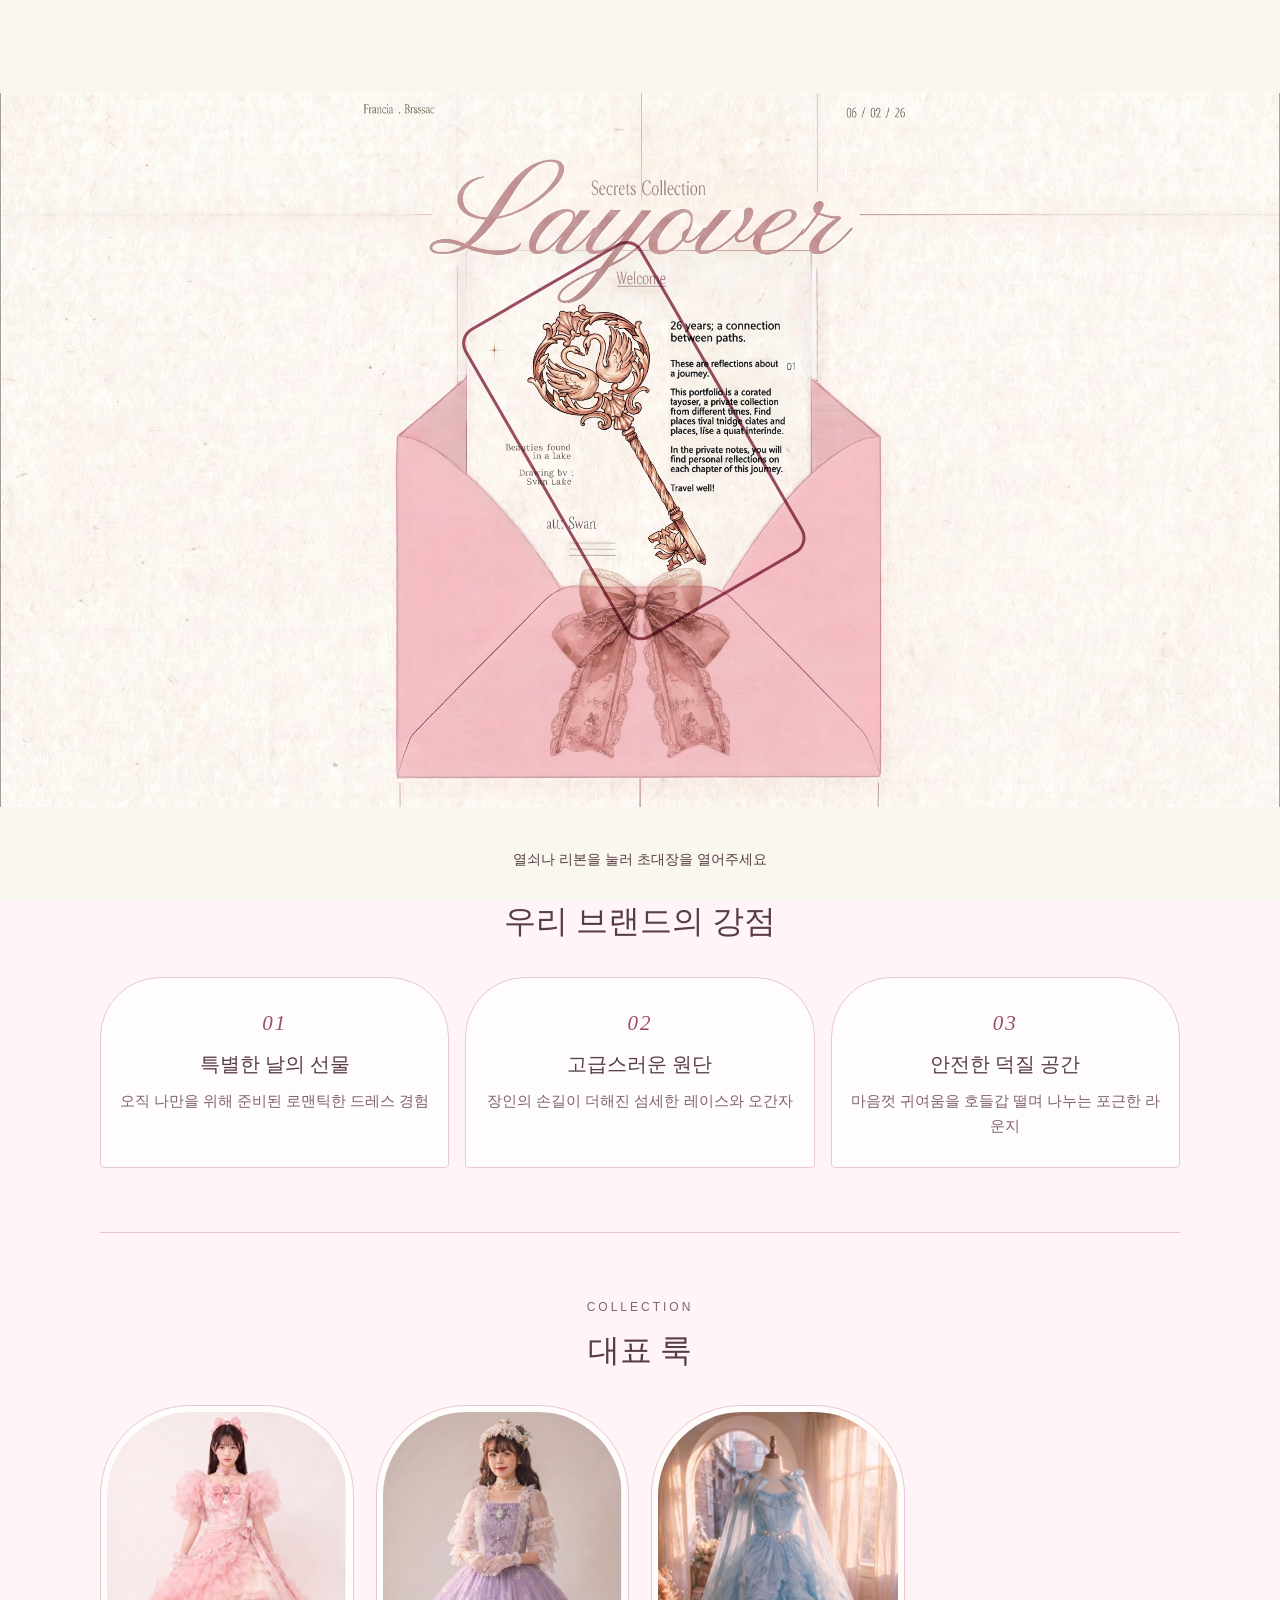
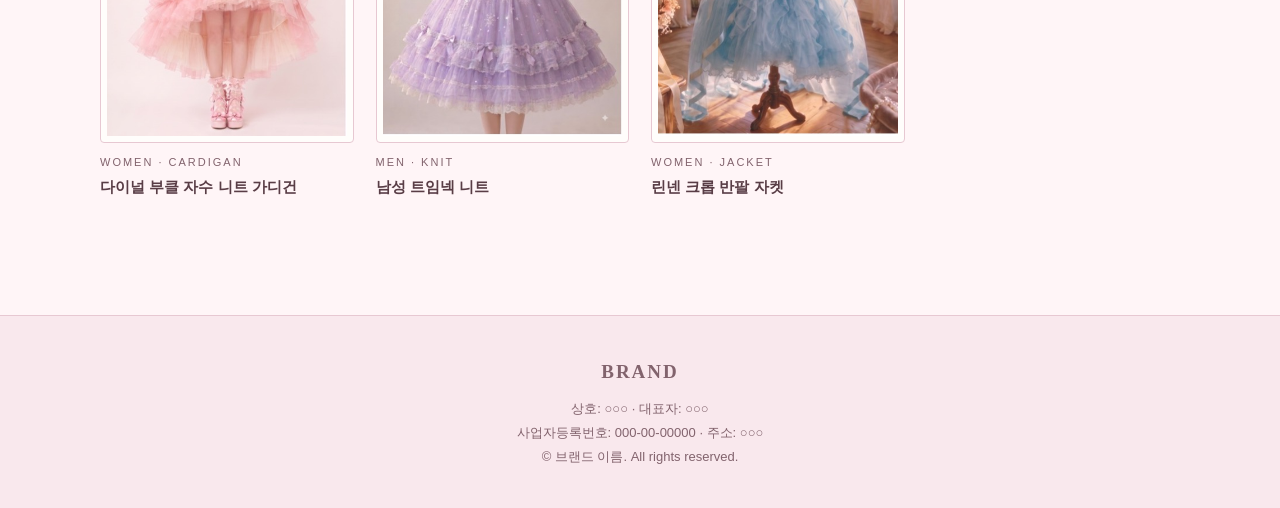
==== commit 921b404a: "[seyeonkim] 레이오버 홈 카피 업데이트" ====
--- a/index.html
+++ b/index.html
@@ -55,8 +55,8 @@
   <section class="home-hero" aria-labelledby="home-title">
     <div class="home-hero-copy">
       <p class="eyebrow">BRAND KEYWORD · KEYWORD</p>
-      <h1 id="home-title">메인 카피 (20자 내)</h1>
-      <p>서브 카피 (40자 내) — 브랜드를 소개하는 짧은 문장을 적으세요.</p>
+      <h1 id="home-title">일상과 로맨스 판타지 사이, 레이오버</h1>
+      <p>잠시 머무르며 안전하게 쉬어가는 포근한 핑크빛 클로젯 &amp; 라운지</p>
       <a href="products.html" class="btn">컬렉션 보기 <span aria-hidden="true">↗</span></a>
     </div>
     <!-- [작성서 04 홈: 대표 이미지] 중앙 액자, 원본 이미지 비율 유지 -->
@@ -79,18 +79,18 @@
     <div class="features">
       <div class="feature">
         <p class="num">01</p>
-        <h3>강점 제목</h3>
-        <p>강점 설명을 적으세요.</p>
+        <h3>특별한 날의 선물</h3>
+        <p>오직 나만을 위해 준비된 로맨틱한 드레스 경험</p>
       </div>
       <div class="feature">
         <p class="num">02</p>
-        <h3>강점 제목</h3>
-        <p>강점 설명을 적으세요.</p>
+        <h3>고급스러운 원단</h3>
+        <p>장인의 손길이 더해진 섬세한 레이스와 오간자</p>
       </div>
       <div class="feature">
         <p class="num">03</p>
-        <h3>강점 제목</h3>
-        <p>강점 설명을 적으세요.</p>
+        <h3>안전한 덕질 공간</h3>
+        <p>마음껏 귀여움을 호들갑 떨며 나누는 포근한 라운지</p>
       </div>
     </div>
   </section>
--- a/style.css
+++ b/style.css
@@ -11,8 +11,19 @@
   --accent: #994f68;    /* 강조색 (버튼·포인트) */
   --line: #e7c8d2;      /* 테두리 선 */
 
+  /* 브랜드 소개 페이지 — 공주 테마용 파스텔 컬러 */
+  --princess-bg: #fff7fb;
+  --princess-pink: #f7c9dc;
+  --princess-pink-deep: #c96f99;
+  --princess-cream: #fffdf7;
+  --princess-plum: #70445b;
+  --princess-line: #eab2ca;
+  --princess-shadow: rgba(157, 77, 113, .14);
+
   --font-main: -apple-system, "Apple SD Gothic Neo", "Noto Sans KR", sans-serif;
   --font-display: Georgia, "Times New Roman", "Batang", serif;  /* 제목용 폰트 (다르게 쓰고 싶으면 변경) */
+  --font-princess: Georgia, "Times New Roman", var(--font-display);
+  --font-princess-script: "Brush Script MT", "Segoe Script", "Snell Roundhand", cursive;
 
   --radius: 12px;
   --maxw: 1080px;
@@ -57,6 +68,125 @@
 .page-head { background: var(--surface); text-align: center; padding: 64px 22px 48px; }
 .page-head h1 { font-family: var(--font-display); font-size: clamp(26px, 7vw, 44px); }
 .page-head p { color: var(--ink-soft); margin-top: 8px; }
+
+/* ===== 브랜드 소개 — 파스텔 공주 테마 ===== */
+.about-page { color: var(--princess-plum); background-color: var(--princess-bg); }
+.about-page .nav { background: color-mix(in srgb, var(--princess-bg) 92%, white); border-color: var(--princess-line); }
+.about-page .nav-menu { background: var(--princess-bg); border-color: var(--princess-line); }
+.about-page .nav-menu a { border-color: var(--princess-line); }
+.about-page .nav-menu a.active { color: var(--princess-pink-deep); }
+.about-page .nav-toggle { color: var(--princess-plum); }
+.about-hero {
+  position: relative;
+  z-index: 1;
+  overflow: visible;
+  padding: 68px 22px 72px;
+  background-color: var(--princess-cream);
+  background-image:
+    linear-gradient(
+      color-mix(in srgb, var(--princess-cream) 58%, transparent),
+      color-mix(in srgb, var(--princess-pink) 52%, transparent)
+    ),
+    url("images/Brand_bakcground.png");
+  background-position: center;
+  background-size: cover;
+}
+.about-hero::after {
+  content: "";
+  position: absolute;
+  right: 0;
+  bottom: -36px;
+  left: 0;
+  z-index: 2;
+  height: 36px;
+  background-image: url("images/Brand_Laceline.png");
+  background-position: left top;
+  background-size: auto 36px;
+  background-repeat: repeat-x;
+  filter: drop-shadow(0 3px 2px var(--princess-shadow));
+  pointer-events: none;
+}
+.about-hero > * { position: relative; z-index: 1; }
+.about-crown { margin: 0 0 2px; color: var(--princess-pink-deep) !important; font-size: 38px; line-height: 1; }
+.about-kicker { color: var(--princess-pink-deep) !important; font-size: 10px; font-weight: 700; letter-spacing: 2.5px; }
+.about-hero h1 { margin-top: 8px; font-family: var(--font-princess-script); font-style: italic; font-weight: 500; line-height: 1.15; }
+.about-hero > p:not(.about-crown):not(.about-kicker) { width: min(100%, 520px); margin: 12px auto 0; color: var(--princess-plum); }
+.about-ribbon {
+  display: inline-block;
+  margin-top: 24px;
+  padding: 7px 22px;
+  border: 1px solid var(--princess-pink-deep);
+  border-radius: 999px;
+  background: var(--princess-pink);
+  color: var(--princess-plum);
+  font-family: var(--font-princess);
+  font-size: 13px;
+  font-style: italic;
+}
+.about-main { padding: 48px 16px 64px; }
+.about-panel {
+  position: relative;
+  overflow: hidden;
+  margin-bottom: 22px;
+  padding: 34px 24px;
+  border: 1px solid var(--princess-line);
+  border-radius: 28px;
+  background: var(--princess-cream);
+  box-shadow: 0 12px 30px var(--princess-shadow);
+}
+.about-page .eyebrow { color: var(--princess-pink-deep); font-weight: 700; }
+.about-page .section h2 { font-family: var(--font-princess); font-style: italic; }
+.about-page .lead { color: var(--princess-plum); }
+.about-paragraph { margin-top: 14px; }
+.about-emblem {
+  display: grid;
+  width: 176px;
+  aspect-ratio: 1;
+  margin: 30px auto 0;
+  padding: 22px;
+  border: 1px solid var(--princess-pink-deep);
+  border-radius: 50%;
+  outline: 6px double var(--princess-pink);
+  background: var(--princess-bg);
+  text-align: center;
+  place-content: center;
+}
+.about-emblem span { color: var(--princess-pink-deep); font-size: 12px; }
+.about-emblem strong { margin: 5px 0; font-family: var(--font-princess); font-size: 19px; font-style: italic; line-height: 1.3; }
+.about-keywords {
+  background-color: var(--princess-pink);
+  background-image:
+    linear-gradient(90deg, transparent 75%, var(--princess-cream) 75%),
+    linear-gradient(0deg, transparent 75%, var(--princess-cream) 75%);
+  background-size: 28px 28px;
+  text-align: center;
+}
+.about-keywords .tags { justify-content: center; gap: 9px; }
+.about-keywords .tags span { border-color: var(--princess-pink-deep); background: var(--princess-cream); color: var(--princess-plum); font-size: 12px; font-weight: 700; }
+.about-philosophy { padding-top: 48px; text-align: center; }
+.about-philosophy .lead { margin: 0 auto; }
+.about-sparkles { margin-bottom: 8px; color: var(--princess-pink-deep); letter-spacing: 4px; }
+.about-people { padding-right: 8px; padding-left: 8px; }
+.about-people .card {
+  padding: 9px 9px 14px;
+  border: 1px solid var(--princess-line);
+  border-radius: 18px;
+  background: var(--princess-cream);
+  box-shadow: 0 10px 24px var(--princess-shadow);
+}
+.about-people .card:nth-child(even) { transform: rotate(1.5deg); }
+.about-people .card:nth-child(odd) { transform: rotate(-1.5deg); }
+.about-people .card-img {
+  border-radius: 12px;
+  background-color: var(--princess-pink);
+  background-image:
+    linear-gradient(45deg, var(--princess-cream) 25%, transparent 25%, transparent 75%, var(--princess-cream) 75%),
+    linear-gradient(45deg, var(--princess-cream) 25%, transparent 25%, transparent 75%, var(--princess-cream) 75%);
+  background-position: 0 0, 16px 16px;
+  background-size: 32px 32px;
+}
+.about-people .card p { padding: 4px 6px 0; color: var(--princess-plum); text-align: center; }
+.about-page .footer { border-color: var(--princess-line); background: var(--princess-pink); color: var(--princess-plum); }
 
 /* ===== 강점 3가지 / 특징 ===== */
 .features { display: grid; grid-template-columns: 1fr; gap: 16px; }
@@ -163,6 +293,170 @@
 .product-highlight > :last-child { margin-bottom: 0; }
 .product-back { text-align: center; padding-top: 0; }
 
+/* ===== 제품 목록·상세 — 파스텔 공주 테마 ===== */
+.shop-page { color: var(--princess-plum); background-color: var(--princess-bg); }
+.shop-page .nav { background: color-mix(in srgb, var(--princess-bg) 92%, white); border-color: var(--princess-line); }
+.shop-page .nav-menu { background: var(--princess-bg); border-color: var(--princess-line); }
+.shop-page .nav-menu a { border-color: var(--princess-line); }
+.shop-page .nav-menu a.active { color: var(--princess-pink-deep); }
+.shop-page .nav-toggle { color: var(--princess-plum); }
+.shop-page .footer { border-color: var(--princess-line); background: var(--princess-pink); color: var(--princess-plum); }
+.shop-page .btn {
+  border: 1px solid var(--princess-pink-deep);
+  background: var(--princess-pink-deep);
+  color: var(--princess-cream);
+  box-shadow: 0 8px 20px var(--princess-shadow);
+}
+.shop-page .btn.ghost { background: var(--princess-cream); color: var(--princess-plum); }
+
+.shop-hero {
+  position: relative;
+  z-index: 1;
+  overflow: visible;
+  padding: 68px 22px 72px;
+  background-color: var(--princess-pink);
+  background-image:
+    linear-gradient(90deg, transparent 75%, color-mix(in srgb, var(--princess-cream) 72%, transparent) 75%),
+    linear-gradient(0deg, transparent 75%, color-mix(in srgb, var(--princess-cream) 72%, transparent) 75%);
+  background-size: 30px 30px;
+}
+.shop-hero::after {
+  content: "";
+  position: absolute;
+  right: 0;
+  bottom: -36px;
+  left: 0;
+  z-index: 2;
+  height: 36px;
+  background: url("images/Brand_Laceline.png") left top / auto 36px repeat-x;
+  filter: drop-shadow(0 3px 2px var(--princess-shadow));
+  pointer-events: none;
+}
+.shop-hero > * { position: relative; z-index: 1; }
+.shop-crown { margin: 0 0 2px; color: var(--princess-pink-deep) !important; font-size: 38px; line-height: 1; }
+.shop-kicker { color: var(--princess-pink-deep) !important; font-size: 10px; font-weight: 700; letter-spacing: 2.5px; }
+.shop-hero h1 {
+  margin-top: 8px;
+  color: var(--princess-plum);
+  font-family: var(--font-princess-script);
+  font-size: clamp(38px, 9vw, 62px);
+  font-style: italic;
+  font-weight: 500;
+  line-height: 1.05;
+}
+.shop-hero > p:not(.shop-crown):not(.shop-kicker) { width: min(100%, 600px); margin: 14px auto 0; color: var(--princess-plum); }
+.shop-ribbon {
+  display: inline-block;
+  margin-top: 24px;
+  padding: 7px 22px;
+  border: 1px solid var(--princess-pink-deep);
+  border-radius: 999px;
+  background: var(--princess-cream);
+  color: var(--princess-plum);
+  font-family: var(--font-princess);
+  font-size: 13px;
+  font-style: italic;
+}
+.product-catalog { padding-top: 72px; }
+.product-list-page #product-list { grid-template-columns: 1fr; gap: 26px; }
+.product-list-page #product-list .card {
+  position: relative;
+  min-width: 0;
+  padding: 10px 10px 22px;
+  overflow: hidden;
+  border: 1px solid var(--princess-line);
+  border-radius: 24px;
+  background: var(--princess-cream);
+  box-shadow: 0 12px 30px var(--princess-shadow);
+}
+.product-list-page #product-list .card::after {
+  content: "♡";
+  position: absolute;
+  right: 18px;
+  bottom: 14px;
+  color: var(--princess-pink-deep);
+  font-size: 15px;
+}
+.product-list-page #product-list .card-img {
+  position: relative;
+  border: 1px solid var(--princess-line);
+  border-radius: 17px 17px 10px 10px;
+  background-color: var(--princess-pink);
+  background-image:
+    linear-gradient(45deg, var(--princess-cream) 25%, transparent 25%, transparent 75%, var(--princess-cream) 75%),
+    linear-gradient(45deg, var(--princess-cream) 25%, transparent 25%, transparent 75%, var(--princess-cream) 75%);
+  background-position: 0 0, 14px 14px;
+  background-size: 28px 28px;
+}
+.product-list-page #product-list .card-img img { position: absolute; inset: 0; width: 100%; height: 100%; object-fit: cover; }
+.product-list-page #product-list .card .k,
+.product-list-page #product-list .card h3,
+.product-list-page #product-list .card p { margin-right: 34px; margin-left: 8px; }
+.product-list-page #product-list .card .k { color: var(--princess-pink-deep); font-weight: 700; }
+.product-list-page #product-list .card h3 { margin-top: 6px; color: var(--princess-plum); font-family: var(--font-princess); font-size: 18px; }
+.product-list-page #product-list .card p { color: var(--princess-plum); }
+.product-list-page #product-list .card .price { color: var(--princess-pink-deep); }
+
+.product-detail-page #product-detail { padding-top: 26px; }
+.product-detail-page .product-hero {
+  width: min(calc(100% - 32px), var(--maxw));
+  padding: 10px;
+  border: 1px solid var(--princess-line);
+  border-radius: 28px;
+  background: var(--princess-cream);
+  box-shadow: 0 16px 38px var(--princess-shadow);
+}
+.product-detail-page .product-carousel-viewport { border: 1px solid var(--princess-line); border-radius: 20px; }
+.product-detail-page .product-hero-image { background-color: var(--princess-pink); }
+.product-detail-page .product-image-placeholder {
+  background-image:
+    linear-gradient(45deg, var(--princess-cream) 25%, transparent 25%, transparent 75%, var(--princess-cream) 75%),
+    linear-gradient(45deg, var(--princess-cream) 25%, transparent 25%, transparent 75%, var(--princess-cream) 75%);
+  background-position: 0 0, 16px 16px;
+  background-size: 32px 32px;
+}
+.product-detail-page .product-info { padding: 10px 10px 24px; }
+.product-detail-page .product-info .k { color: var(--princess-pink-deep); font-weight: 700; }
+.product-detail-page .product-info h1 { color: var(--princess-plum); font-family: var(--font-princess); font-style: italic; }
+.product-detail-page .product-summary,
+.product-detail-page .product-block-copy p,
+.product-detail-page .product-highlight p { color: var(--princess-plum); }
+.product-detail-page .product-price { color: var(--princess-pink-deep); }
+.product-detail-page .tags span { border-color: var(--princess-line); background: var(--princess-bg); color: var(--princess-plum); }
+.product-detail-page .product-carousel-dot { background: var(--princess-line); }
+.product-detail-page .product-carousel-dot[aria-current="true"] { background: var(--princess-pink-deep); }
+.product-detail-page .product-carousel-button { border-color: var(--princess-cream); background: color-mix(in srgb, var(--princess-plum) 78%, transparent); color: var(--princess-cream); }
+.product-detail-page .product-story { margin-top: 40px; }
+.product-detail-page .product-rich-text,
+.product-detail-page .product-image-text,
+.product-detail-page .product-gallery,
+.product-detail-page .product-highlight,
+.product-detail-page .product-full-image {
+  padding: 12px;
+  border: 1px solid var(--princess-line);
+  border-radius: 26px;
+  background: var(--princess-cream);
+  box-shadow: 0 12px 30px var(--princess-shadow);
+}
+.product-detail-page .product-rich-text h2,
+.product-detail-page .product-block-copy h2,
+.product-detail-page .product-highlight h2 { color: var(--princess-plum); font-family: var(--font-princess); font-style: italic; }
+.product-detail-page .product-rich-text img,
+.product-detail-page .product-full-image img,
+.product-detail-page .product-gallery figure,
+.product-detail-page .product-block-image { border-radius: 18px; }
+.product-detail-page .product-highlight {
+  background-color: var(--princess-pink);
+  background-image:
+    linear-gradient(90deg, transparent 75%, color-mix(in srgb, var(--princess-cream) 70%, transparent) 75%),
+    linear-gradient(0deg, transparent 75%, color-mix(in srgb, var(--princess-cream) 70%, transparent) 75%);
+  background-size: 28px 28px;
+}
+.product-detail-page .purchase-dialog { border: 1px solid var(--princess-line); background: var(--princess-cream); color: var(--princess-plum); }
+.product-detail-page .purchase-dialog-eyebrow { color: var(--princess-pink-deep); }
+.product-detail-page .purchase-dialog-content { background: var(--princess-bg); color: var(--princess-plum); }
+.product-detail-page .purchase-dialog-close { border-color: var(--princess-line); color: var(--princess-plum); }
+
 /* ===== 포트폴리오 =====
    관리자 편집기에서 만든 한 페이지가 이 영역에 표시됩니다.
    학생은 아래 스타일을 브랜드 디자인에 맞게 자유롭게 바꿀 수 있습니다. */
@@ -228,6 +522,25 @@
   .product-gallery.columns-3 { grid-template-columns: repeat(3, 1fr); }
   .product-highlight { padding: 64px; }
   .contact-list { grid-template-columns: repeat(2, 1fr); }
+  .about-hero { padding: 96px 24px 104px; }
+  .about-main { padding: 64px 24px 96px; }
+  .about-panel { margin-bottom: 30px; padding: 56px; }
+  .about-story { display: grid; grid-template-columns: minmax(0, 1fr) 220px; align-items: center; gap: 56px; }
+  .about-emblem { width: 200px; margin: 0; }
+  .about-people { padding-right: 24px; padding-left: 24px; }
+  .shop-hero { padding: 88px 24px 94px; }
+  .product-catalog { padding-top: 92px; }
+  .product-list-page #product-list { grid-template-columns: repeat(3, minmax(0, 1fr)); gap: 24px; }
+  .product-list-page #product-list .card { transition: transform .22s ease, box-shadow .22s ease; }
+  .product-list-page #product-list .card:hover { transform: translateY(-6px); box-shadow: 0 20px 42px var(--princess-shadow); }
+  .product-detail-page #product-detail { padding-top: 48px; }
+  .product-detail-page .product-hero { padding: 20px; gap: 40px; }
+  .product-detail-page .product-info { padding: 34px 28px; }
+  .product-detail-page .product-rich-text,
+  .product-detail-page .product-image-text,
+  .product-detail-page .product-gallery,
+  .product-detail-page .product-highlight,
+  .product-detail-page .product-full-image { padding: 24px; }
 }
 
 @media (prefers-reduced-motion: reduce) {
@@ -395,4 +708,4 @@
   .home-hero-copy { text-align: left; }
   .home-note { text-align: left; width: 100%; }
   .home-page .section { padding-block: 64px; }
-}+}
